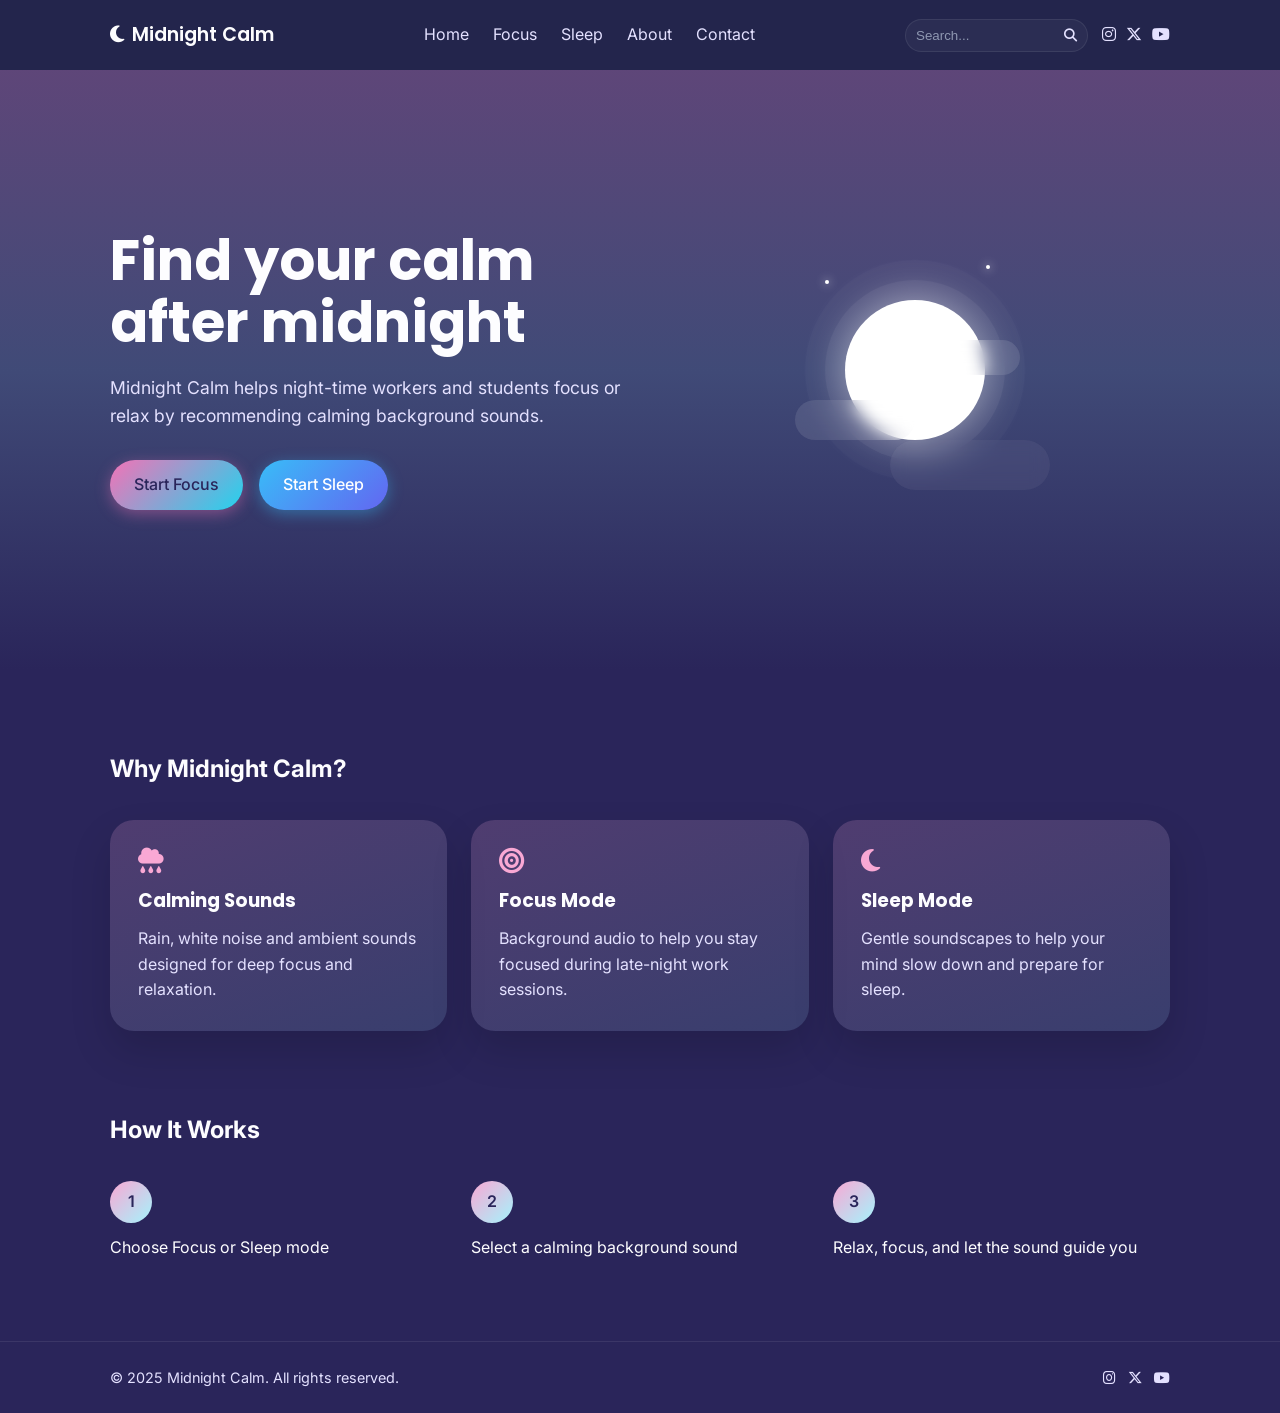
==== index.html @ 2a420dc1 "Initial Midnight Calm project" ====
<!DOCTYPE html>
<html lang="tr">

<head>
  <meta charset="UTF-8">
  <meta name="viewport" content="width=device-width, initial-scale=1.0">
  <title>Midnight Calm</title>
  <link rel="icon"
    href="data:image/svg+xml,<svg xmlns=%22http://www.w3.org/2000/svg%22 viewBox=%220 0 100 100%22><text y=%22.9em%22 font-size=%2290%22>🌙</text></svg>">

  <!-- Google Fonts -->
  <link rel="preconnect" href="https://fonts.googleapis.com">
  <link rel="preconnect" href="https://fonts.gstatic.com" crossorigin>
  <link href="https://fonts.googleapis.com/css2?family=Inter:wght@400;500&family=Poppins:wght@600;700&display=swap"
    rel="stylesheet">

  <!-- Font Awesome -->
  <link rel="stylesheet" href="https://cdnjs.cloudflare.com/ajax/libs/font-awesome/6.5.0/css/all.min.css">

  <!-- CSS -->
  <link rel="stylesheet" href="css/style.css?v=3" />
</head>

<body>

  <!-- NAVBAR -->
  <header class="header">
    <nav class="navbar">
      <div class="container nav-content">

        <a href="index.html" class="logo">
          <i class="fa-solid fa-moon"></i>
          <span>Midnight Calm</span>
        </a>

        <ul class="nav-links">
          <li><a href="index.html">Home</a></li>
          <li><a href="focus.html">Focus</a></li>
          <li><a href="sleep.html">Sleep</a></li>
          <li><a href="about.html">About</a></li>
          <li><a href="contact.html">Contact</a></li>
        </ul>
        <div class="nav-tools">
          <form class="nav-search" role="search" aria-label="Site içi arama">
            <label class="sr-only" for="navSearch">Ara</label>
            <input id="navSearch" type="search" placeholder="Search..." />
            <button type="submit" aria-label="Ara">
              <i class="fa-solid fa-magnifying-glass"></i>
            </button>
          </form>

          <div class="nav-social" aria-label="Sosyal medya">
            <a href="#" aria-label="Instagram"><i class="fa-brands fa-instagram"></i></a>
            <a href="#" aria-label="X"><i class="fa-brands fa-x-twitter"></i></a>
            <a href="#" aria-label="YouTube"><i class="fa-brands fa-youtube"></i></a>
          </div>
        </div>

      </div>
    </nav>
  </header>

  <!-- HERO -->
  <main>
    <section class="hero">
      <div class="container">
        <div class="hero-content">
          <h1>Find your calm<br>after midnight</h1>
          <p>
            Midnight Calm helps night-time workers and students focus or relax
            by recommending calming background sounds.
          </p>

          <div class="hero-buttons">
            <a href="focus.html" class="btn primary">Start Focus</a>
            <a href="sleep.html" class="btn secondary">Start Sleep</a>
          </div>
        </div>

        <!-- ANIMATED VISUAL -->
        <div class="hero-visual" aria-hidden="true">
          <div class="moon-box">
            <div class="moon"></div>
            <div class="cloud cloud-1"></div>
            <div class="cloud cloud-2"></div>
            <div class="cloud cloud-3"></div>
            <div class="star star-1"></div>
            <div class="star star-2"></div>
          </div>
        </div>
      </div>
    </section>
    <!-- FEATURES -->
    <section class="features">
      <div class="container">
        <h2>Why Midnight Calm?</h2>

        <div class="feature-grid">
          <div class="feature-card">
            <i class="fa-solid fa-cloud-rain"></i>
            <h3>Calming Sounds</h3>
            <p>Rain, white noise and ambient sounds designed for deep focus and relaxation.</p>
          </div>

          <div class="feature-card">
            <i class="fa-solid fa-bullseye"></i>
            <h3>Focus Mode</h3>
            <p>Background audio to help you stay focused during late-night work sessions.</p>
          </div>

          <div class="feature-card">
            <i class="fa-solid fa-moon"></i>
            <h3>Sleep Mode</h3>
            <p>Gentle soundscapes to help your mind slow down and prepare for sleep.</p>
          </div>
        </div>
      </div>
    </section>

    <section class="how-it-works">
      <div class="container">
        <h2>How It Works</h2>

        <div class="steps">
          <div class="step">
            <span>1</span>
            <p>Choose Focus or Sleep mode</p>
          </div>

          <div class="step">
            <span>2</span>
            <p>Select a calming background sound</p>
          </div>

          <div class="step">
            <span>3</span>
            <p>Relax, focus, and let the sound guide you</p>
          </div>
        </div>
      </div>
    </section>


  </main>
  <footer class="footer">
    <div class="container footer-content">
      <p>© 2025 Midnight Calm. All rights reserved.</p>

      <div class="footer-social">
        <a href="#" aria-label="Instagram"><i class="fa-brands fa-instagram"></i></a>
        <a href="#" aria-label="X"><i class="fa-brands fa-x-twitter"></i></a>
        <a href="#" aria-label="YouTube"><i class="fa-brands fa-youtube"></i></a>
      </div>
    </div>
  </footer>


  <!-- JS -->
  <script src="js/main.js"></script>
</body>

</html>
---- css/style.css ----
/* ===== RESET ===== */
* {
  margin: 0;
  padding: 0;
  box-sizing: border-box;
}

:root {
  /* BACKGROUNDS */
  --bg-main: #2a255a;
  /* Pastel gece moru */
  --bg-card: #3b357a;
  /* Kartlar için tatlı mor */
  --bg-soft: #4b4596;
  /* Section arkaplanı */

  /* TEXT */
  --text-main: #fdfdff;
  /* Yumuşak beyaz */
  --text-soft: #e4e1ff;
  /* Lavanta */

  /* ACCENTS (RENKLİ KISIM 🌈) */
  --accent: #f9a8d4;
  /* Pastel pembe */
  --accent-soft: #a5f3fc;
  /* Pastel mint / mavi */
  --accent-alt: #fde68a;
  /* Pastel sarı */
}



/* ===== BASE ===== */
body {
  font-family: 'Inter', sans-serif;
  background-color: var(--bg-main);
  color: var(--text-main);
  line-height: 1.6;

  /* Soft Transition */
  opacity: 0;
  transition: opacity 0.4s ease-in-out;
}

body.loaded {
  opacity: 1;
}

a {
  color: inherit;
  text-decoration: none;
}

/* ===== CONTAINER ===== */
.container {
  max-width: 1100px;
  margin: 0 auto;
  padding: 0 20px;
}

/* ===== NAVBAR ===== */
.header {
  position: sticky;
  top: 0;
  z-index: 100;
}

.navbar {
  background: rgba(35, 38, 74, 0.85);
  backdrop-filter: blur(10px);
}


.nav-content {
  display: flex;
  align-items: center;
  justify-content: space-between;
  height: 70px;
}

.logo {
  display: flex;
  align-items: center;
  gap: 8px;
  font-family: 'Poppins', sans-serif;
  font-weight: 600;
  font-size: 1.2rem;
}

.nav-links {
  list-style: none;
  display: flex;
  gap: 24px;
}

.nav-links a {
  color: var(--text-soft);
  transition: color 0.3s;
}

.nav-links a:hover {
  color: var(--accent);
}

.hero {
  padding: 100px 0;
  background: linear-gradient(180deg,
      rgba(249, 168, 212, 0.25),
      rgba(165, 243, 252, 0.18),
      rgba(42, 37, 90, 0.95));
}


.hero .container {
  display: grid;
  grid-template-columns: 1fr 1fr;
  align-items: center;
  gap: 40px;
}

.hero-content {
  max-width: 600px;
}

.hero h1 {
  font-family: 'Poppins', sans-serif;
  font-size: 3.5rem;
  line-height: 1.1;
  margin-bottom: 20px;
}

.hero p {
  color: var(--text-soft);
  margin-bottom: 30px;
  font-size: 1.1rem;
}

/* =========================
   HERO VISUAL (MOON)
========================= */

.hero-visual {
  display: flex;
  justify-content: center;
  align-items: center;
  height: 400px;
  position: relative;
  z-index: 10;
}

.moon-box {
  width: 300px;
  height: 300px;
  position: relative;
}

/* MOON */
.moon {
  width: 140px;
  height: 140px;
  border-radius: 50%;
  background: white;
  box-shadow:
    0 0 40px rgba(255, 255, 255, 0.5),
    0 0 0 20px rgba(255, 255, 255, 0.05),
    0 0 0 40px rgba(255, 255, 255, 0.02);
  position: absolute;
  top: 50%;
  left: 50%;
  transform: translate(-50%, -50%);
  z-index: 10;
  animation: float 6s ease-in-out infinite;
}

/* CLOUDS */
.cloud {
  background: rgba(255, 255, 255, 0.1);
  backdrop-filter: blur(8px);
  border-radius: 50px;
  position: absolute;
  z-index: 12;
}

.cloud-1 {
  width: 120px;
  height: 40px;
  top: 60%;
  left: 10%;
  animation: drift 14s infinite alternate ease-in-out;
}

.cloud-2 {
  width: 90px;
  height: 35px;
  top: 40%;
  right: 15%;
  animation: drift 10s infinite alternate-reverse ease-in-out;
}

.cloud-3 {
  width: 160px;
  height: 50px;
  bottom: 10%;
  right: 5%;
  background: rgba(255, 255, 255, 0.05);
  animation: drift 18s infinite alternate ease-in-out;
}

/* =========================
   CONTACT PAGE VISUAL
========================= */

.contact-visual {
  display: flex;
  justify-content: center;
  /* Ensures centering */
  align-items: center;
  height: 300px;
  position: relative;
  z-index: 10;
  width: 100%;
  /* Ensures full width of grid cell */
  transform: translate(30px, 90px);
  /* Nudge down more */
}

.hero-envelope {
  position: relative;
  font-size: 8rem;
  color: var(--accent);
  /* Pink/Red accent */
  animation: float 6s ease-in-out infinite;
  display: flex;
  justify-content: center;
  align-items: center;
}

.hero-envelope i {
  filter: drop-shadow(0 0 20px rgba(255, 126, 95, 0.6));
  z-index: 2;
}

.envelope-glow {
  position: absolute;
  top: 50%;
  left: 50%;
  transform: translate(-50%, -50%);
  width: 120px;
  height: 120px;
  background: radial-gradient(circle, rgba(255, 126, 95, 0.3) 0%, rgba(255, 126, 95, 0) 70%);
  border-radius: 50%;
  animation: pulse 3s infinite alternate;
  z-index: 1;
}

/* STARS */
.star {
  width: 4px;
  height: 4px;
  background: white;
  border-radius: 50%;
  position: absolute;
  box-shadow: 0 0 10px white;
  animation: pulse 3s infinite alternate;
}

.star-1 {
  top: 20%;
  left: 20%;
  animation-delay: 0.5s;
}

.star-2 {
  top: 15%;
  right: 25%;
  animation-delay: 1.5s;
}

/* ANIMATIONS */
@keyframes float {
  0% {
    transform: translate(-50%, -50%) translateY(0);
  }

  50% {
    transform: translate(-50%, -50%) translateY(-15px);
  }

  100% {
    transform: translate(-50%, -50%) translateY(0);
  }
}

@keyframes drift {
  0% {
    transform: translateX(0);
  }

  100% {
    transform: translateX(20px);
  }
}

@keyframes pulse {
  0% {
    opacity: 0.4;
    transform: scale(0.8);
  }

  100% {
    opacity: 1;
    transform: scale(1.2);
  }
}

/* ===== BUTTONS ===== */
.hero-buttons {
  display: flex;
  gap: 16px;
}

.btn {
  padding: 12px 24px;
  border-radius: 30px;
  font-weight: 500;
  transition: all 0.3s ease;
}

.btn.primary {
  background: linear-gradient(135deg,
      #f472b6,
      #22d3ee);
  color: #2a255a;
  box-shadow: 0 4px 15px rgba(244, 114, 182, 0.4);
}


.btn.primary:hover {
  transform: translateY(-2px);
  box-shadow: 0 6px 25px rgba(244, 114, 182, 0.6);
}

.btn.secondary {
  background: linear-gradient(135deg, #38bdf8, #6366f1);
  color: #fff;
  box-shadow: 0 4px 15px rgba(56, 189, 248, 0.4);
  border: none;
}

.btn.secondary:hover {
  transform: translateY(-2px);
  box-shadow: 0 6px 25px rgba(99, 102, 241, 0.6);
  filter: brightness(1.1);
}

/* ===== LOGO LINK ===== */
a.logo {
  text-decoration: none;
  color: inherit;
  transition: opacity 0.3s;
}

a.logo:hover {
  opacity: 0.8;
}

/* ===== RESPONSIVE ===== */
@media (max-width: 900px) {
  .hero .container {
    grid-template-columns: 1fr;
    text-align: center;
    justify-items: center;
  }

  .nav-links {
    display: none;
  }

  .hero h1 {
    font-size: 2.5rem;
  }

  .hero-buttons {
    justify-content: center;
  }

  /* Hide visual on very small screens if needed, or scale it */
  .hero-visual {
    height: 300px;
  }
}

.sr-only {
  position: absolute;
  width: 1px;
  height: 1px;
  padding: 0;
  margin: -1px;
  overflow: hidden;
  clip: rect(0, 0, 0, 0);
  white-space: nowrap;
  border: 0;
}

.nav-tools {
  display: flex;
  align-items: center;
  gap: 14px;
}

.nav-search {
  display: flex;
  align-items: center;
  gap: 8px;
  padding: 8px 10px;
  border: 1px solid rgba(255, 255, 255, 0.08);
  border-radius: 999px;
  background: rgba(255, 255, 255, 0.04);
}

.nav-search input {
  background: transparent;
  border: none;
  outline: none;
  color: var(--text-main);
  width: 140px;
}

.nav-search input::placeholder {
  color: rgba(169, 179, 201, 0.8);
}

.nav-search button {
  background: transparent;
  border: none;
  color: var(--text-soft);
  cursor: pointer;
}

.nav-social {
  display: flex;
  gap: 10px;
}

.nav-social a {
  color: var(--text-soft);
  transition: color 0.25s ease;
}

.nav-social a:hover {
  color: var(--accent);
}

/* ===== FOOTER ===== */
.footer {
  border-top: 1px solid rgba(255, 255, 255, 0.08);
  padding: 24px 0;
  margin-top: 80px;
}

.footer-content {
  display: flex;
  justify-content: space-between;
  align-items: center;
  color: var(--text-soft);
  font-size: 0.9rem;
}

.footer-social {
  display: flex;
  gap: 12px;
}

.footer-social a {
  color: var(--text-soft);
  transition: color 0.3s ease;
}

.footer-social a:hover {
  color: var(--accent);
}

/* =========================
   ABOUT PAGE STYLES
========================= */

.page-hero {
  padding: 80px 0 40px;
}

.page-hero .container {
  display: grid;
  grid-template-columns: 1.2fr 0.8fr;
  align-items: center;
  gap: 40px;
}

.page-kicker {
  display: inline-flex;
  align-items: center;
  gap: 10px;
  font-size: 1.1rem;
  color: var(--text-soft);
  margin-bottom: 12px;
}

.page-kicker i {
  color: var(--accent);
}

.page-hero h1 {
  font-family: 'Poppins', sans-serif;
  font-size: 2.4rem;
  margin-bottom: 14px;
}

.page-lead {
  max-width: 820px;
  color: var(--text-soft);
  line-height: 1.7;
}

/* =========================
   ABOUT PAGE REVERTED
========================= */

.about-grid {
  display: grid;
  grid-template-columns: repeat(auto-fit, minmax(300px, 1fr));
  gap: 30px;
  /* Increased gap */
}

.about-card {
  background: rgba(255, 255, 255, 0.03);
  border: 1px solid rgba(255, 255, 255, 0.08);
  border-radius: 24px;
  padding: 30px;
  backdrop-filter: blur(10px);
  transition: transform 0.3s ease, border-color 0.3s;
}

.about-card:hover {
  transform: translateY(-5px);
  border-color: rgba(255, 255, 255, 0.2);
}

.about-card h2 {
  font-family: 'Poppins', sans-serif;
  font-size: 1.4rem;
  margin-bottom: 16px;
  color: var(--accent-soft);
  display: flex;
  align-items: center;
  gap: 10px;
}

.about-card p,
.about-card li {
  color: var(--text-soft);
  line-height: 1.7;
  /* Increased readability */
}

.about-card .clean-list li {
  margin-bottom: 10px;
  display: flex;
  gap: 10px;
}

/* Ensure Hero Grid works for Visual */
.page-hero .container {
  display: grid;
  grid-template-columns: 1fr 1fr;
  /* Force 2 columns */
  align-items: center;
  gap: 40px;
  position: relative;
}

@media (max-width: 768px) {
  .page-hero .container {
    grid-template-columns: 1fr;
    text-align: center;
  }
}

.about-visual {
  display: flex;
  justify-content: center;
  align-items: center;
  height: 300px;
  position: relative;
  z-index: 10;
  transform: translate(30px, 90px);
}

/* ABOUT PAGE STAR VISUAL */
.hero-star {
  position: relative;
  font-size: 8rem;
  color: #FFD700;
  /* Gold */
  animation: float 6s ease-in-out infinite;
  display: flex;
  justify-content: center;
  align-items: center;
}

.hero-star i {
  filter: drop-shadow(0 0 20px rgba(255, 215, 0, 0.6));
  z-index: 2;
}

.star-glow {
  position: absolute;
  top: 50%;
  left: 50%;
  transform: translate(-50%, -50%);
  width: 100px;
  height: 100px;
  background: radial-gradient(circle, rgba(255, 215, 0, 0.3) 0%, rgba(255, 215, 0, 0) 70%);
  border-radius: 50%;
  animation: pulse 3s infinite;
  z-index: 1;
}

.planet-box {
  width: 200px;
  height: 200px;
  position: relative;
}

.planet {
  width: 100px;
  height: 100px;
  border-radius: 50%;
  background: linear-gradient(135deg, #f9a8d4, #a5f3fc);
  position: absolute;
  top: 50%;
  left: 50%;
  transform: translate(-50%, -50%);
  box-shadow: 0 0 30px rgba(249, 168, 212, 0.4);
  animation: float 6s ease-in-out infinite;
  z-index: 2;
}

.ring {
  width: 160px;
  height: 40px;
  border: 4px solid rgba(255, 255, 255, 0.3);
  border-top: 4px solid rgba(255, 255, 255, 0.8);
  border-radius: 50%;
  position: absolute;
  top: 50%;
  left: 50%;
  transform: translate(-50%, -50%) rotate(-20deg);
  z-index: 3;
  animation: float 6s ease-in-out infinite 0.5s;
  /* Slight delay for organic feel */
}

/* Stars for Focus Page */
.star-small {
  width: 3px;
  height: 3px;
  background: white;
  border-radius: 50%;
  position: absolute;
  animation: pulse 4s infinite alternate;
}

.s1 {
  top: 10%;
  left: 10%;
  animation-delay: 1s;
}

.s2 {
  top: 80%;
  right: 20%;
  animation-delay: 2s;
}

.s3 {
  bottom: 20%;
  left: 0%;
  animation-delay: 0.5s;
}

/* Responsive Grid for Page Hero */
@media (max-width: 900px) {
  .page-hero .container {
    grid-template-columns: 1fr;
    text-align: center;
  }

  .page-lead {
    margin: 0 auto;
  }
}

/* =========================
   FOCUS DASHBOARD (NEW)
========================= */

.focus-dashboard {
  max-width: 800px;
  margin: 0 auto;
  background: linear-gradient(160deg,
      rgba(249, 168, 212, 0.12),
      rgba(165, 243, 252, 0.08));
  border: 1px solid rgba(255, 255, 255, 0.10);
  border-radius: 30px;
  padding: 40px;
  box-shadow: 0 20px 50px rgba(0, 0, 0, 0.2);
  text-align: center;
}

.dashboard-header {
  margin-bottom: 30px;
}

.dashboard-header h2 {
  font-family: 'Poppins', sans-serif;
  font-size: 1.8rem;
  margin-bottom: 8px;
  display: flex;
  align-items: center;
  justify-content: center;
  gap: 12px;
}

.dashboard-header p {
  color: var(--text-soft);
}

/* Wide Form Layout */
.focus-form-wide .form-group {
  display: flex;
  gap: 16px;
  max-width: 600px;
  margin: 0 auto 20px;
}

.focus-form-wide select {
  flex: 2;
  font-size: 1.05rem;
  padding: 16px 20px;
  border-radius: 16px;
  border: 1px solid rgba(255, 255, 255, 0.12);
  background: rgba(255, 255, 255, 0.06);
  color: var(--text-main);
  outline: none;
  cursor: pointer;
}

.focus-form-wide select:focus {
  border-color: var(--accent);
  box-shadow: 0 0 0 4px rgba(249, 168, 212, 0.15);
}

.big-btn {
  flex: 1;
  font-size: 1.05rem;
  display: flex;
  align-items: center;
  justify-content: center;
  gap: 8px;
}

/* Dashboard Footer / Info */
.dashboard-footer {
  margin-top: 40px;
  padding-top: 24px;
  border-top: 1px solid rgba(255, 255, 255, 0.08);
}

.dashboard-footer h3 {
  font-size: 1rem;
  color: var(--text-soft);
  margin-bottom: 16px;
  font-weight: 500;
  text-transform: uppercase;
  letter-spacing: 1px;
}

.clean-list.horizontal {
  display: flex;
  justify-content: center;
  flex-wrap: wrap;
  gap: 30px;
}

.clean-list.horizontal li {
  font-size: 0.95rem;
  background: rgba(255, 255, 255, 0.03);
  padding: 8px 16px;
  border-radius: 99px;
  border: 1px solid rgba(255, 255, 255, 0.05);
}

/* Responsive Dashboard */
@media (max-width: 768px) {
  .focus-dashboard {
    padding: 24px;
  }

  .focus-form-wide .form-group {
    flex-direction: column;
  }

  .clean-list.horizontal {
    flex-direction: column;
    gap: 12px;
  }
}

/* CONTENT SECTION */
.page-section {
  padding: 40px 0 90px;
}

.about-grid {
  display: grid;
  grid-template-columns: repeat(2, minmax(0, 1fr));
  gap: 22px;
}

.about-card {
  background: rgba(255, 255, 255, 0.04);
  border: 1px solid rgba(255, 255, 255, 0.08);
  border-radius: 18px;
  padding: 22px;
  transition: transform 0.3s ease, box-shadow 0.3s ease;
}

.about-card:hover {
  transform: translateY(-4px);
  box-shadow: 0 10px 30px rgba(0, 0, 0, 0.25);
}

.about-card h2 {
  font-family: 'Poppins', sans-serif;
  font-size: 1.15rem;
  margin-bottom: 12px;
}

.about-card p {
  color: var(--text-soft);
}

.clean-list {
  list-style: none;
  display: grid;
  gap: 12px;
}

.clean-list li {
  display: flex;
  align-items: flex-start;
  gap: 10px;
  color: var(--text-soft);
}

.clean-list i {
  color: var(--accent);
  margin-top: 2px;
}

/* RESPONSIVE */
@media (max-width: 768px) {
  .about-grid {
    grid-template-columns: 1fr;
  }

  .page-hero h1 {
    font-size: 2rem;
  }
}

/* ===== FEATURES ===== */
.features {
  padding: 80px 0;
}

.feature-grid {
  display: grid;
  grid-template-columns: repeat(3, 1fr);
  gap: 24px;
  margin-top: 32px;
}

.feature-card {
  background: linear-gradient(160deg,
      rgba(249, 168, 212, 0.18),
      rgba(165, 243, 252, 0.12));
  border-radius: 24px;
  padding: 28px;
  box-shadow: 0 20px 40px rgba(0, 0, 0, 0.15);
  transition: transform 0.3s ease;
}

.feature-card:hover {
  transform: translateY(-6px);
}

.feature-card i {
  font-size: 1.6rem;
  margin-bottom: 12px;
  color: var(--accent);
}

.feature-card h3 {
  font-family: 'Poppins', sans-serif;
  margin-bottom: 10px;
}

.feature-card p {
  color: var(--text-soft);
}

/* HOW IT WORKS */
.steps {
  display: grid;
  grid-template-columns: repeat(3, 1fr);
  gap: 24px;
  margin-top: 32px;
}

/* =========================
   SLEEP DASHBOARD & VISUALS
========================= */

.sleep-dashboard {
  max-width: 700px;
  margin: 0 auto;
  background: linear-gradient(160deg,
      rgba(30, 27, 75, 0.4),
      rgba(49, 46, 129, 0.3));
  border: 1px solid rgba(255, 255, 255, 0.08);
  border-radius: 30px;
  padding: 40px;
  box-shadow: 0 20px 50px rgba(0, 0, 0, 0.25);
  text-align: center;
}

.sleep-form-wide .form-row {
  display: flex;
  gap: 20px;
  margin-bottom: 24px;
}

.sleep-form-wide .field {
  flex: 1;
  text-align: left;
}

.sleep-form-wide label {
  display: block;
  margin-bottom: 8px;
  color: var(--text-soft);
  font-size: 0.9rem;
}

.sleep-form-wide input,
.sleep-form-wide select {
  width: 100%;
  padding: 14px;
  border-radius: 14px;
  border: 1px solid rgba(255, 255, 255, 0.1);
  background: rgba(255, 255, 255, 0.05);
  color: #fff;
  outline: none;
}

.sleep-form-wide input:focus,
.sleep-form-wide select:focus {
  border-color: var(--accent);
  box-shadow: 0 0 0 4px rgba(249, 168, 212, 0.1);
}

/* SLEEPING MOON VISUAL */
.sleep-visual {
  display: flex;
  justify-content: center;
  align-items: center;
  height: 300px;
  position: relative;
  z-index: 10;
}

.moon-sleep {
  width: 120px;
  height: 120px;
  border-radius: 50%;
  background: #fdfdff;
  box-shadow: 0 0 40px rgba(255, 255, 255, 0.3);
  position: absolute;
  top: 50%;
  left: 50%;
  transform: translate(-50%, -50%);
  animation: float 5s ease-in-out infinite;
}

/* Face */
.eye {
  width: 12px;
  height: 2px;
  background: #2a255a;
  position: absolute;
  top: 45%;
  border-radius: 2px;
}

.eye-left {
  left: 30%;
}

.eye-right {
  right: 30%;
}

.mouth {
  width: 10px;
  height: 10px;
  border: 2px solid transparent;
  border-bottom: 2px solid #2a255a;
  border-radius: 50%;
  position: absolute;
  bottom: 30%;
  left: 50%;
  transform: translateX(-50%);
}

/* Zzz Animation */
.zzz {
  position: absolute;
  color: rgba(255, 255, 255, 0.8);
  font-family: 'Poppins', sans-serif;
  font-weight: 700;
  opacity: 0;
  animation: snore 3s infinite ease-out;
}

.z1 {
  font-size: 1.2rem;
  top: 40%;
  right: 20%;
  animation-delay: 0s;
}

.z2 {
  font-size: 0.9rem;
  top: 30%;
  right: 15%;
  animation-delay: 1s;
}

.z3 {
  font-size: 0.7rem;
  top: 25%;
  right: 10%;
  animation-delay: 2s;
}

@keyframes snore {
  0% {
    transform: translateY(0) translateX(0) scale(0.8);
    opacity: 0;
  }

  20% {
    opacity: 0.8;
  }

  100% {
    transform: translateY(-30px) translateX(20px) scale(1.2);
    opacity: 0;
  }
}

@media (max-width: 768px) {
  .sleep-form-wide .form-row {
    flex-direction: column;
    gap: 16px;
  }
}

.step span {
  display: inline-flex;
  width: 42px;
  height: 42px;
  align-items: center;
  justify-content: center;
  border-radius: 50%;
  background: linear-gradient(135deg, #f9a8d4, #a5f3fc);
  color: #2a255a;
  font-weight: 600;
  margin-bottom: 12px;
}

/* =========================
   CONTACT PAGE (PASTEL)
========================= */

.contact-grid {
  display: grid;
  grid-template-columns: 1fr 1fr;
  gap: 22px;
  align-items: start;
}

.contact-card {
  background: rgba(255, 255, 255, 0.08);
  border: 1px solid rgba(255, 255, 255, 0.10);
  border-radius: 24px;
  padding: 24px;
  box-shadow: 0 18px 40px rgba(0, 0, 0, 0.12);
}

.contact-card h2 {
  font-family: 'Poppins', sans-serif;
  margin-bottom: 14px;
}

.contact-item {
  display: flex;
  gap: 12px;
  padding: 12px 0;
  border-bottom: 1px solid rgba(255, 255, 255, 0.08);
}

.contact-item:last-child {
  border-bottom: none;
}

.contact-item i {
  color: var(--accent);
  font-size: 1.2rem;
  margin-top: 2px;
}

.contact-item h3 {
  font-size: 0.95rem;
  margin-bottom: 3px;
}

.contact-item p {
  color: var(--text-soft);
}

/* MAP */
.map-wrap {
  margin-top: 16px;
  border-radius: 18px;
  overflow: hidden;
  border: 1px solid rgba(255, 255, 255, 0.10);
}

.map-wrap iframe {
  width: 100%;
  height: 260px;
  border: 0;
}

/* FORM */
.contact-form {
  display: grid;
  gap: 14px;
  margin-top: 10px;
}

.field label {
  display: block;
  margin-bottom: 6px;
  color: var(--text-soft);
}

.field input,
.field textarea {
  width: 100%;
  padding: 12px 14px;
  border-radius: 16px;
  border: 1px solid rgba(255, 255, 255, 0.12);
  background: rgba(255, 255, 255, 0.06);
  color: var(--text-main);
  outline: none;
}

.field input:focus,
.field textarea:focus {
  border-color: rgba(249, 168, 212, 0.7);
  box-shadow: 0 0 0 4px rgba(165, 243, 252, 0.16);
}

.field-error {
  display: block;
  min-height: 18px;
  margin-top: 6px;
  color: #ffd1dc;
  font-size: 0.85rem;
}

.form-success {
  margin-top: 6px;
  color: var(--accent-soft);
  font-weight: 500;
}

/* RESPONSIVE */
@media (max-width: 900px) {
  .contact-grid {
    grid-template-columns: 1fr;
  }
}

/* =========================
   ABOUT – PASTEL UPGRADE
========================= */

.about-card {
  background: linear-gradient(160deg,
      rgba(249, 168, 212, 0.18),
      rgba(165, 243, 252, 0.14));
  border-radius: 26px;
  padding: 26px;
  box-shadow: 0 20px 45px rgba(0, 0, 0, 0.18);
}

.about-card h2 {
  color: var(--text-main);
}

.about-card p,
.about-card li {
  color: var(--text-soft);
}

.about-card i {
  color: var(--accent);
}

/* =========================
   SLEEP PAGE (PASTEL)
========================= */

.sleep-grid {
  display: grid;
  grid-template-columns: 1.2fr 0.8fr;
  gap: 22px;
  align-items: start;
}

.sleep-card {
  background: linear-gradient(160deg,
      rgba(249, 168, 212, 0.18),
      rgba(165, 243, 252, 0.14));
  border: 1px solid rgba(255, 255, 255, 0.10);
  border-radius: 26px;
  padding: 26px;
  box-shadow: 0 20px 45px rgba(0, 0, 0, 0.18);
}

.sleep-card h2 {
  font-family: 'Poppins', sans-serif;
  margin-bottom: 10px;
}

.sleep-form {
  display: grid;
  gap: 14px;
  margin-top: 10px;
}

.sleep-form select,
.sleep-form input[type="time"] {
  padding: 12px 14px;
  border-radius: 16px;
  border: 1px solid rgba(255, 255, 255, 0.12);
  background: rgba(255, 255, 255, 0.06);
  color: var(--text-main);
  outline: none;
}

.sleep-form select:focus,
.sleep-form input[type="time"]:focus {
  border-color: rgba(249, 168, 212, 0.7);
  box-shadow: 0 0 0 4px rgba(165, 243, 252, 0.16);
}

.sleep-card .result {
  margin-top: 14px;
  padding: 14px;
  border-radius: 16px;
  background: rgba(255, 255, 255, 0.10);
}

.sleep-card .clean-list li {
  gap: 10px;
}

.sleep-card .clean-list i {
  color: var(--accent);
}

/* RESPONSIVE */
@media (max-width: 900px) {
  .sleep-grid {
    grid-template-columns: 1fr;
  }
}

/* ===== SELECT FIX ===== */
select {
  appearance: none;
  -webkit-appearance: none;
  -moz-appearance: none;

  background-image: linear-gradient(135deg,
      #f9a8d4,
      #a5f3fc);
  background-repeat: no-repeat;
  background-position: right 14px center;
  background-size: 14px;

  cursor: pointer;
}

select option {
  color: #2a255a;
  background: #fdfdff;
}

/* =========================
   FOCUS PAGE (PASTEL)
========================= */

.focus-grid {
  display: grid;
  grid-template-columns: 1.2fr 0.8fr;
  gap: 22px;
  align-items: start;
}

.focus-card {
  background: linear-gradient(160deg,
      rgba(249, 168, 212, 0.18),
      rgba(165, 243, 252, 0.14));
  border: 1px solid rgba(255, 255, 255, 0.10);
  border-radius: 26px;
  padding: 26px;
  box-shadow: 0 20px 45px rgba(0, 0, 0, 0.18);
}

.focus-card h2 {
  font-family: 'Poppins', sans-serif;
  margin-bottom: 10px;
}

.focus-form {
  display: grid;
  gap: 14px;
  margin-top: 10px;
  max-width: 460px;
}

.focus-form label {
  color: var(--text-soft);
}

.focus-form select {
  padding: 12px 14px;
  border-radius: 16px;
  border: 1px solid rgba(255, 255, 255, 0.12);
  background: rgba(255, 255, 255, 0.06);
  color: var(--text-main);
  outline: none;
}

.focus-form select:focus {
  border-color: rgba(249, 168, 212, 0.7);
  box-shadow: 0 0 0 4px rgba(165, 243, 252, 0.16);
}

.focus-card .result {
  margin-top: 14px;
  padding: 14px;
  border-radius: 16px;
  background: rgba(255, 255, 255, 0.10);
  min-height: 52px;
}

@media (max-width: 900px) {
  .focus-grid {
    grid-template-columns: 1fr;
  }
}

/* Focus page: make Spotify card full width */
.focus-grid .focus-card:last-child {
  grid-column: 1 / -1;
}

.spotify-grid {
  display: grid;
  gap: 16px;
}
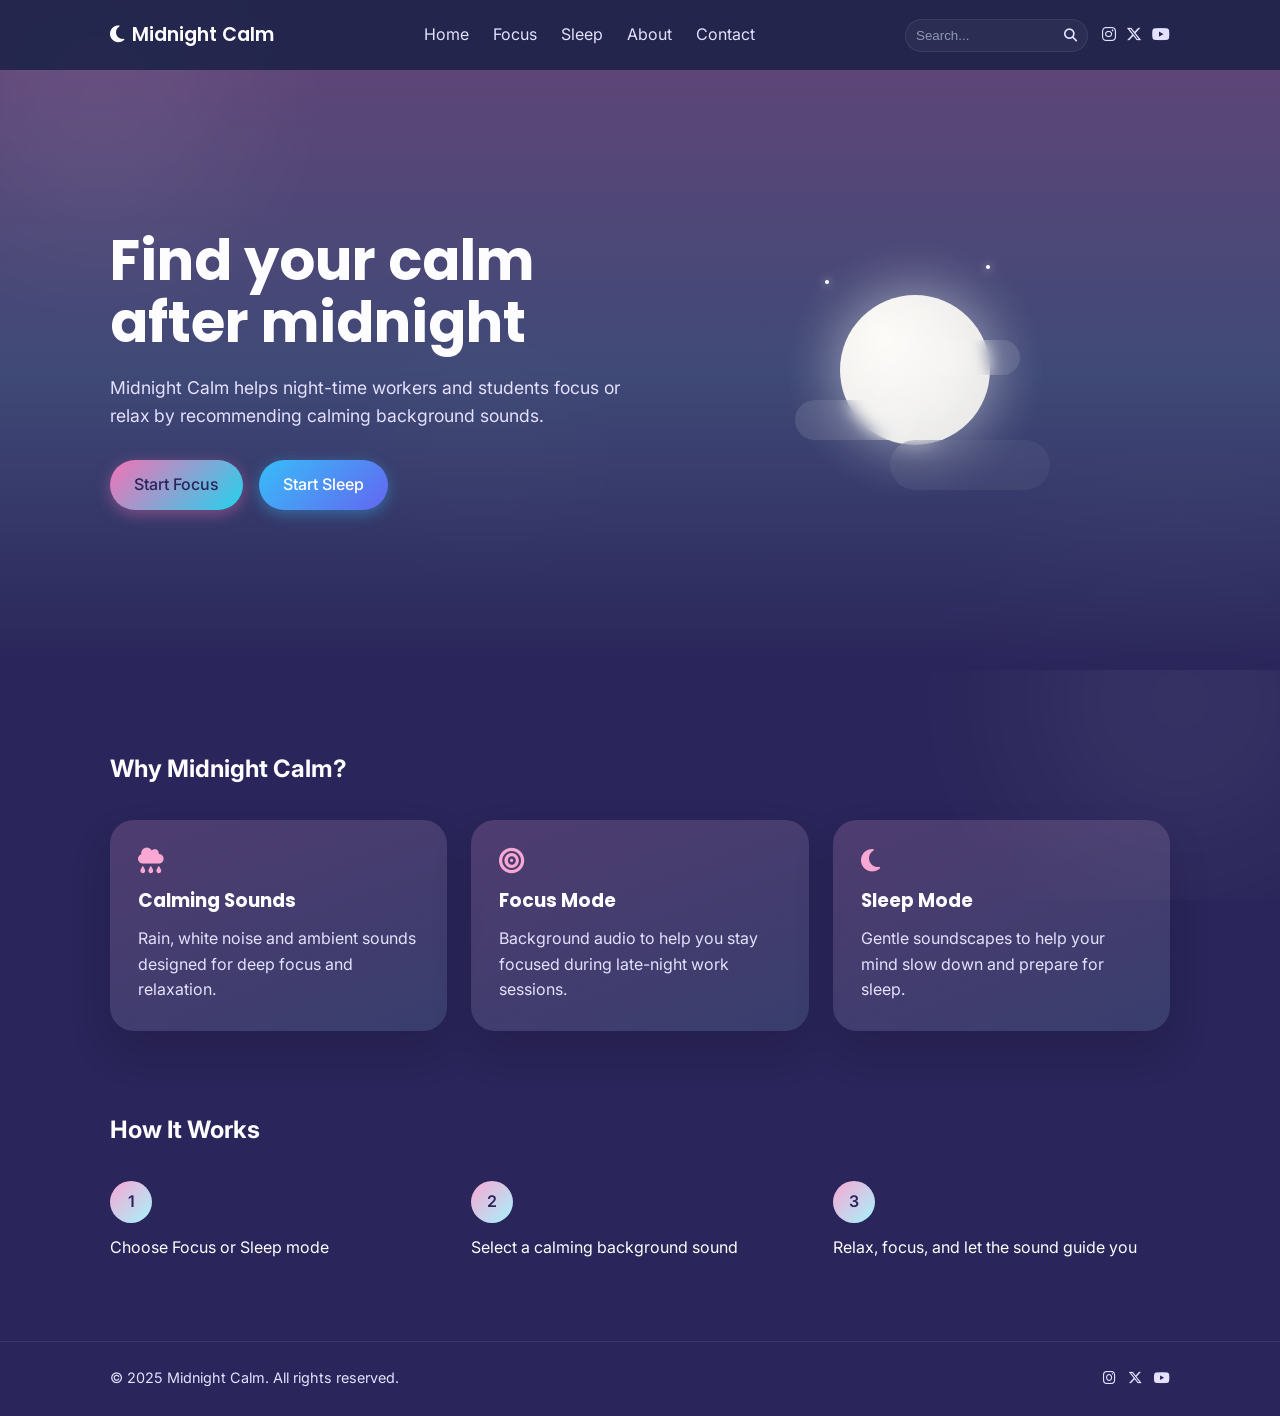
==== commit 38c39731: "Initial version" ====
--- a/index.html
+++ b/index.html
@@ -18,10 +18,15 @@
   <link rel="stylesheet" href="https://cdnjs.cloudflare.com/ajax/libs/font-awesome/6.5.0/css/all.min.css">
 
   <!-- CSS -->
-  <link rel="stylesheet" href="css/style.css?v=3" />
+  <link rel="stylesheet" href="css/style.css?v=4" />
 </head>
 
 <body>
+  <div class="global-glow-container">
+    <div class="glow-orb orb-1"></div>
+    <div class="glow-orb orb-2"></div>
+    <div class="glow-orb orb-3"></div>
+  </div>
 
   <!-- NAVBAR -->
   <header class="header">
@@ -32,6 +37,10 @@
           <i class="fa-solid fa-moon"></i>
           <span>Midnight Calm</span>
         </a>
+
+        <button class="mobile-toggle" aria-label="Toggle navigation">
+          <i class="fa-solid fa-bars"></i>
+        </button>
 
         <ul class="nav-links">
           <li><a href="index.html">Home</a></li>
@@ -80,6 +89,7 @@
         <!-- ANIMATED VISUAL -->
         <div class="hero-visual" aria-hidden="true">
           <div class="moon-box">
+            <div class="moon-glow"></div>
             <div class="moon"></div>
             <div class="cloud cloud-1"></div>
             <div class="cloud cloud-2"></div>
@@ -156,7 +166,12 @@
 
 
   <!-- JS -->
-  <script src="js/main.js"></script>
+  <!-- BACK TO TOP BUTTON -->
+  <button id="backToTop" class="back-to-top" aria-label="Yukarı Çık">
+    <i class="fas fa-arrow-up"></i>
+  </button>
+
+  <script src="js/main.js?v=2"></script>
 </body>
 
 </html>
--- a/css/style.css
+++ b/css/style.css
@@ -52,6 +52,22 @@
   text-decoration: none;
 }
 
+/* ===== ACCESSIBILITY (Req 9) ===== */
+:focus-visible {
+  outline: 2px solid var(--accent);
+  outline-offset: 4px;
+}
+
+.btn:focus,
+.nav-links a:focus,
+.logo:focus {
+  outline: none;
+  /* Custom focus style below */
+  color: var(--accent);
+  text-shadow: 0 0 10px rgba(249, 168, 212, 0.4);
+}
+
+
 /* ===== CONTAINER ===== */
 .container {
   max-width: 1100px;
@@ -155,22 +171,509 @@
   position: relative;
 }
 
-/* MOON */
 .moon {
-  width: 140px;
-  height: 140px;
+  width: 150px;
+  height: 150px;
+  background: radial-gradient(circle at 30% 30%, #fdfbf7, #e2e2e2);
   border-radius: 50%;
-  background: white;
-  box-shadow:
-    0 0 40px rgba(255, 255, 255, 0.5),
-    0 0 0 20px rgba(255, 255, 255, 0.05),
-    0 0 0 40px rgba(255, 255, 255, 0.02);
   position: absolute;
   top: 50%;
   left: 50%;
   transform: translate(-50%, -50%);
+  box-shadow: 0 0 60px rgba(255, 255, 255, 0.3);
+  z-index: 5;
+  animation: floatMoon 6s infinite ease-in-out alternate;
+}
+
+.moon-glow {
+  position: absolute;
+  top: 50%;
+  left: 50%;
+  transform: translate(-50%, -50%);
+  width: 220px;
+  height: 220px;
+  background: radial-gradient(circle, rgba(255, 255, 255, 0.2) 0%, rgba(255, 255, 255, 0) 70%);
+  border-radius: 50%;
+  filter: blur(20px);
+  z-index: 4;
+  animation: pulse 4s infinite alternate;
+}
+
+/* CLOUDS */
+.cloud {
+  background: rgba(255, 255, 255, 0.1);
+  backdrop-filter: blur(5px);
+  border-radius: 50px;
+  position: absolute;
+  z-index: 6;
+}
+
+.cloud-1 {
+  width: 100px;
+  height: 35px;
+  top: 60%;
+  left: 0%;
+  animation: drift 14s infinite alternate ease-in-out;
+}
+
+.cloud-2 {
+  width: 80px;
+  height: 30px;
+  top: 40%;
+  right: 0%;
+  animation: drift 10s infinite alternate-reverse ease-in-out;
+}
+
+.cloud-3 {
+  width: 140px;
+  height: 45px;
+  bottom: 20%;
+  right: 10%;
+  background: rgba(255, 255, 255, 0.05);
+  animation: drift 18s infinite alternate ease-in-out;
+}
+
+@keyframes floatMoon {
+  from {
+    transform: translate(-50%, -50%) translateY(0);
+  }
+
+  to {
+    transform: translate(-50%, -50%) translateY(-15px);
+  }
+}
+
+@keyframes drift {
+  from {
+    transform: translateX(0);
+  }
+
+  to {
+    transform: translateX(20px);
+  }
+}
+
+@keyframes pulse {
+  from {
+    transform: translate(-50%, -50%) scale(1);
+    opacity: 0.8;
+  }
+
+  to {
+    transform: translate(-50%, -50%) scale(1.1);
+    opacity: 1;
+  }
+}
+
+/* =========================
+/* =========================
+   ROBUST SHEEP ANIMATION
+   ========================= */
+
+/* CONTAINER */
+.sheep-box {
+  width: 380px;
+  /* Wider stage */
+  height: 220px;
+  position: relative;
+  margin: 0 auto;
+  cursor: pointer;
+}
+
+/* FENCE: CENTERED */
+.fence {
+  position: absolute;
+  left: 50%;
+  transform: translateX(-50%);
+  /* Centered */
+  bottom: 0px;
+  width: 60px;
+  height: 50px;
+  z-index: 5;
+}
+
+.post {
+  position: absolute;
+  bottom: 0;
+  width: 8px;
+  height: 50px;
+  background: #5a4b85;
+  border-radius: 4px;
+}
+
+.post-1 {
+  left: 5px;
+}
+
+.post-2 {
+  right: 5px;
+}
+
+.rail {
+  position: absolute;
+  height: 6px;
+  background: #5a4b85;
+  width: 100%;
+  border-radius: 4px;
+}
+
+.rail-1 {
+  top: 15px;
+}
+
+.rail-2 {
+  top: 30px;
+}
+
+/* SHEEP: Starts on LEFT */
+.sheep {
+  position: absolute;
+  left: 40px;
+  bottom: 0px;
+  width: 100px;
+  /* Compact */
+  height: 80px;
   z-index: 10;
-  animation: float 6s ease-in-out infinite;
+  transition: transform 0.1s;
+  animation: breathe 3s ease-in-out infinite;
+}
+
+/* SHEEP PARTS - CUTER */
+.sheep-body {
+  position: absolute;
+  bottom: 10px;
+  left: 5px;
+  width: 90px;
+  height: 65px;
+  background: #fff;
+  border-radius: 50px;
+  /* Round */
+  z-index: 2;
+  box-shadow:
+    inset -2px -2px 10px rgba(0, 0, 0, 0.05),
+    0 0 0 8px #fff;
+  /* Fluff */
+}
+
+.sheep-legs {
+  position: absolute;
+  bottom: 0;
+  left: 30px;
+  width: 40px;
+  height: 25px;
+  z-index: 1;
+}
+
+.leg {
+  position: absolute;
+  width: 12px;
+  height: 22px;
+  background: #2a255a;
+  border-radius: 10px;
+  bottom: 0;
+  transform-origin: top center;
+}
+
+.leg.fl {
+  left: 0;
+}
+
+.leg.fr {
+  right: 0;
+}
+
+.sheep-head {
+  position: absolute;
+  top: 10px;
+  left: -10px;
+  width: 45px;
+  height: 50px;
+  z-index: 3;
+}
+
+.face {
+  width: 100%;
+  height: 100%;
+  background: #1a1640;
+  border-radius: 25px;
+  position: relative;
+}
+
+/* CHEEKS */
+.face::after {
+  content: '';
+  position: absolute;
+  top: 28px;
+  left: 5px;
+  width: 8px;
+  height: 5px;
+  background: #fda4af;
+  border-radius: 50%;
+  box-shadow: 26px 0 0 #fda4af;
+  opacity: 0.6;
+}
+
+.ear {
+  position: absolute;
+  top: 14px;
+  width: 18px;
+  height: 10px;
+  background: #1a1640;
+  border-radius: 20px;
+}
+
+.ear-left {
+  left: -10px;
+  transform: rotate(-10deg);
+}
+
+.ear-right {
+  right: -10px;
+  transform: rotate(10deg);
+}
+
+.eye {
+  position: absolute;
+  top: 22px;
+  width: 8px;
+  height: 8px;
+  border-bottom: 2px solid white;
+  border-radius: 50%;
+}
+
+.eye-left {
+  left: 10px;
+}
+
+.eye-right {
+  right: 10px;
+}
+
+/* STATES */
+.sheep.awake {
+  animation: jitter 0.5s ease-in-out;
+}
+
+.sheep.awake .eye {
+  border: none;
+  background: white;
+  height: 10px;
+  width: 10px;
+  top: 20px;
+}
+
+.sheep.awake .eye::after {
+  content: '';
+  position: absolute;
+  width: 4px;
+  height: 4px;
+  background: black;
+  border-radius: 50%;
+  top: 3px;
+  right: 2px;
+}
+
+/* ANIMATION CLASSES */
+/* PERSISTENT RIGHT SIDE */
+.sheep.on-right,
+.sheep.side-right {
+  transform: translateX(200px) scaleX(-1);
+  animation: breatheRight 3s ease-in-out infinite;
+}
+
+/* ANIMATION CLASSES - MUST BE AFTER PERSISTENT STATE */
+.sheep.jumping-right {
+  animation: jumpOverRight 1s forwards cubic-bezier(0.45, 0.05, 0.55, 0.95);
+}
+
+.sheep.jumping-left {
+  animation: jumpOverLeft 1s forwards cubic-bezier(0.45, 0.05, 0.55, 0.95);
+}
+
+.sheep.leg-action .leg {
+  animation: kick 0.1s infinite alternate;
+}
+
+/* KEYFRAMES */
+@keyframes jumpOverRight {
+  0% {
+    transform: translateX(0) scale(1);
+  }
+
+  20% {
+    transform: translateX(-20px) translateY(10px) scale(0.9);
+  }
+
+  50% {
+    transform: translateX(100px) translateY(-180px) scale(1.1);
+  }
+
+  90% {
+    transform: translateX(200px) translateY(0) scaleX(-1);
+  }
+
+  100% {
+    transform: translateX(200px) scaleX(-1);
+  }
+}
+
+@keyframes jumpOverLeft {
+  0% {
+    transform: translateX(200px) scaleX(-1);
+  }
+
+  20% {
+    transform: translateX(220px) translateY(10px) scaleX(-1) scale(0.9);
+  }
+
+  50% {
+    transform: translateX(100px) translateY(-180px) scaleX(-1) scale(1.1);
+  }
+
+  90% {
+    transform: translateX(0) translateY(0) scale(1);
+  }
+
+  100% {
+    transform: translateX(0) scale(1);
+  }
+}
+
+@keyframes kick {
+  from {
+    transform: rotate(-40deg);
+  }
+
+  to {
+    transform: rotate(40deg);
+  }
+}
+
+@keyframes breathe {
+
+  0%,
+  100% {
+    transform: scale(1);
+  }
+
+  50% {
+    transform: scale(1.05);
+  }
+}
+
+@keyframes breatheRight {
+
+  0%,
+  100% {
+    transform: translateX(200px) scaleX(-1) scale(1);
+  }
+
+  50% {
+    transform: translateX(200px) scaleX(-1) scale(1.05);
+  }
+}
+
+/* PERSISTENT RIGHT SIDE */
+.sheep.on-right,
+.sheep.side-right {
+  transform: translateX(200px) scaleX(-1);
+  animation: breatheRight 3s ease-in-out infinite;
+}
+
+
+/* GLOBAL GLOW */
+.global-glow-container {
+  position: fixed;
+  top: 0;
+  left: 0;
+  width: 100%;
+  height: 100%;
+  pointer-events: none;
+  z-index: -1;
+  overflow: hidden;
+}
+
+.glow-orb {
+  position: absolute;
+  border-radius: 50%;
+  filter: blur(80px);
+  opacity: 0.15;
+  background: white;
+  animation: floatOrb 20s infinite alternate ease-in-out;
+}
+
+.orb-1 {
+  width: 300px;
+  height: 300px;
+  top: -50px;
+  left: -50px;
+  background: radial-gradient(circle, rgba(255, 255, 255, 0.8), transparent);
+}
+
+.orb-2 {
+  width: 400px;
+  height: 400px;
+  bottom: 0;
+  right: -100px;
+  background: radial-gradient(circle, rgba(255, 255, 255, 0.6), transparent);
+  animation-delay: -5s;
+}
+
+.orb-3 {
+  width: 200px;
+  height: 200px;
+  top: 40%;
+  left: 30%;
+  background: radial-gradient(circle, rgba(255, 255, 255, 0.4), transparent);
+  animation-delay: -10s;
+}
+
+@keyframes floatOrb {
+  0% {
+    transform: translate(0, 0) scale(1);
+  }
+
+  50% {
+    transform: translate(30px, 50px) scale(1.1);
+  }
+
+  100% {
+    transform: translate(-20px, 20px) scale(0.9);
+  }
+}
+
+/* PARTICLES */
+.glow-particle {
+  position: absolute;
+  width: 6px;
+  height: 6px;
+  background: white;
+  border-radius: 50%;
+  pointer-events: none;
+  box-shadow: 0 0 10px white;
+  z-index: 100;
+  animation: fadeOut 1s forwards ease-out;
+}
+
+@keyframes fadeOut {
+  to {
+    opacity: 0;
+    transform: scale(0);
+  }
+}
+
+.moon-glow {
+  position: absolute;
+  top: 50%;
+  left: 50%;
+  transform: translate(-50%, -50%);
+  width: 220px;
+  height: 220px;
+  background: radial-gradient(circle, rgba(255, 255, 255, 0.4) 0%, rgba(255, 255, 255, 0) 70%);
+  border-radius: 50%;
+  filter: blur(20px);
+  z-index: 9;
+  animation: pulse 4s infinite alternate;
 }
 
 /* CLOUDS */
@@ -366,6 +869,17 @@
 }
 
 /* ===== RESPONSIVE ===== */
+/* ===== MOBILE TOGGLE ===== */
+.mobile-toggle {
+  display: none;
+  background: transparent;
+  border: none;
+  color: white;
+  font-size: 1.5rem;
+  cursor: pointer;
+}
+
+/* ===== RESPONSIVE ===== */
 @media (max-width: 900px) {
   .hero .container {
     grid-template-columns: 1fr;
@@ -373,10 +887,6 @@
     justify-items: center;
   }
 
-  .nav-links {
-    display: none;
-  }
-
   .hero h1 {
     font-size: 2.5rem;
   }
@@ -385,9 +895,65 @@
     justify-content: center;
   }
 
-  /* Hide visual on very small screens if needed, or scale it */
-  .hero-visual {
-    height: 300px;
+  /* --- Navbar Mobile --- */
+  .mobile-toggle {
+    display: block;
+    margin-left: auto;
+    /* Push to right */
+    z-index: 200;
+    padding: 10px;
+  }
+
+  .nav-links,
+  .nav-tools {
+    display: none;
+    width: 100%;
+    flex-direction: column;
+    align-items: center;
+    background: rgba(35, 38, 74, 0.95);
+    padding: 20px 0;
+    margin-top: 10px;
+    border-radius: 12px;
+  }
+
+  .nav-content {
+    flex-wrap: wrap;
+    /* Allow wrapping for menu items */
+    height: auto;
+    padding: 15px 20px;
+  }
+
+  /* Active State for JS Toggle */
+  .nav-links.active,
+  .nav-tools.active {
+    display: flex;
+  }
+
+  .nav-search input {
+    width: 200px;
+  }
+
+  /* --- Visuals on Mobile --- */
+  .hero-visual,
+  .about-visual,
+  .contact-visual {
+    height: 250px;
+    /* Reduced height */
+    transform: none !important;
+    /* Reset layout transforms */
+    margin-top: 20px;
+    scale: 0.8;
+    /* Shrink visuals */
+  }
+
+  /* Reset special page grids */
+  .page-hero .container {
+    grid-template-columns: 1fr;
+    text-align: center;
+  }
+
+  .page-kicker {
+    justify-content: center;
   }
 }
 
@@ -450,6 +1016,42 @@
 
 .nav-social a:hover {
   color: var(--accent);
+}
+
+/* ===== BACK TO TOP ===== */
+.back-to-top {
+  position: fixed;
+  bottom: 30px;
+  right: 30px;
+  width: 50px;
+  height: 50px;
+  background: var(--accent);
+  color: #2a255a;
+  border: none;
+  border-radius: 50%;
+  font-size: 1.2rem;
+  cursor: pointer;
+  box-shadow: 0 4px 15px rgba(249, 168, 212, 0.4);
+  z-index: 999;
+  opacity: 0;
+  visibility: hidden;
+  transform: translateY(20px);
+  transition: all 0.3s ease-in-out;
+  display: flex;
+  justify-content: center;
+  align-items: center;
+}
+
+.back-to-top.show {
+  opacity: 1;
+  visibility: visible;
+  transform: translateY(0);
+}
+
+.back-to-top:hover {
+  background: #fff;
+  transform: translateY(-5px);
+  box-shadow: 0 6px 20px rgba(255, 255, 255, 0.4);
 }
 
 /* ===== FOOTER ===== */
@@ -1324,13 +1926,113 @@
   background-repeat: no-repeat;
   background-position: right 14px center;
   background-size: 14px;
-
+}
+
+/* =========================
+   CUSTOM DROPDOWN (Replacing Native Select)
+   ========================= */
+.custom-select-wrapper {
+  position: relative;
+  flex: 2;
+  user-select: none;
+  font-family: 'Inter', sans-serif;
+}
+
+.custom-select-trigger {
+  position: relative;
+  display: flex;
+  align-items: center;
+  justify-content: space-between;
+  padding: 16px 20px;
+  font-size: 1.05rem;
+  color: var(--text-main);
+  background: rgba(255, 255, 255, 0.06);
+  border: 1px solid rgba(255, 255, 255, 0.12);
+  border-radius: 16px;
   cursor: pointer;
-}
-
-select option {
+  transition: all 0.3s;
+  text-align: left;
+}
+
+.custom-select-trigger span {
+  white-space: nowrap;
+  overflow: hidden;
+  text-overflow: ellipsis;
+}
+
+.custom-select-trigger:hover {
+  border-color: var(--accent);
+}
+
+.custom-options {
+  position: absolute;
+  top: 110%;
+  left: 0;
+  right: 0;
+  background: #fdfdff;
+  border-radius: 12px;
+  box-shadow: 0 10px 25px rgba(0, 0, 0, 0.3);
+  opacity: 0;
+  visibility: hidden;
+  pointer-events: none;
+  transform: translateY(-10px);
+  transition: all 0.3s cubic-bezier(0.25, 0.8, 0.25, 1);
+  z-index: 50;
+  overflow: hidden;
+  max-height: 300px;
+  overflow-y: auto;
+}
+
+/* Open State */
+.custom-select-wrapper.open .custom-options {
+  opacity: 1;
+  visibility: visible;
+  pointer-events: all;
+  transform: translateY(0);
+}
+
+.custom-select-wrapper.open .custom-select-trigger {
+  border-color: var(--accent);
+  box-shadow: 0 0 0 4px rgba(249, 168, 212, 0.15);
+}
+
+.custom-select-wrapper.open .fa-chevron-down {
+  transform: rotate(180deg);
+  transition: transform 0.3s;
+}
+
+/* Headers (Music, Ambience) */
+.option-header {
+  padding: 10px 16px 5px;
+  font-size: 0.85rem;
+  font-weight: 700;
+  color: #1e1b4b;
+  /* Deep Dark Blue */
+  background: #f1f5f9;
+  letter-spacing: 0.5px;
+  text-transform: uppercase;
+  text-align: left;
+}
+
+/* Options */
+.option {
+  padding: 12px 20px;
   color: #2a255a;
-  background: #fdfdff;
+  cursor: pointer;
+  transition: background 0.2s;
+  border-bottom: 1px solid rgba(0, 0, 0, 0.03);
+  text-align: left;
+}
+
+.option:hover {
+  background-color: var(--accent-alt);
+  /* Light yellow/pastel hover */
+  color: #1e1b4b;
+}
+
+.option.selected {
+  background-color: var(--accent);
+  color: #fff;
 }
 
 /* =========================
@@ -1406,4 +2108,188 @@
 .spotify-grid {
   display: grid;
   gap: 16px;
+  /* End of Spotify Grid */
+}
+
+/* =========================
+   BACKGROUND STARS (Requested Feature)
+========================= */
+/* =========================
+   MOBILE RESPONSIVENESS FIXES
+   ========================= */
+
+/* Mobile Menu Toggle Button (Hidden on Desktop) */
+.mobile-toggle {
+  display: none;
+  background: none;
+  border: none;
+  color: var(--text-main);
+  font-size: 1.5rem;
+  cursor: pointer;
+  z-index: 101;
+}
+
+@media (max-width: 900px) {
+
+  /* NAVBAR */
+  .mobile-toggle {
+    display: block;
+    /* Show toggle */
+  }
+
+  .nav-links {
+    position: fixed;
+    top: 70px;
+    left: 0;
+    right: 0;
+    background: rgba(35, 38, 74, 0.95);
+    backdrop-filter: blur(10px);
+    flex-direction: column;
+    align-items: center;
+    padding: 40px 0;
+    gap: 30px;
+    transform: translateY(-150%);
+    /* Hidden top */
+    transition: transform 0.3s ease-in-out;
+    box-shadow: 0 10px 20px rgba(0, 0, 0, 0.2);
+  }
+
+  .nav-links.active {
+    transform: translateY(0);
+    /* Slide down */
+  }
+
+  .nav-tools {
+    display: none;
+    /* Hide search/social on mobile to save space */
+  }
+
+  .nav-tools.active {
+    /* Optional: if we wanted to show specific tools */
+    display: none;
+  }
+
+  /* HERO SECTIONS */
+  .hero .container,
+  .hero-content,
+  .page-hero .container {
+    grid-template-columns: 1fr;
+    text-align: center;
+    justify-items: center;
+  }
+
+  .hero-content {
+    margin: 0 auto;
+    margin-bottom: 40px;
+    /* Space before visual */
+  }
+
+  .hero h1 {
+    font-size: 2.5rem;
+    /* Smaller H1 */
+  }
+
+  .page-kicker {
+    justify-content: center;
+  }
+
+  /* VISUALS SCALING */
+  /* Scale down for small screens */
+  /* Contact & About: Shift Right */
+  .contact-visual,
+  .about-visual {
+    height: 400px;
+    width: 100%;
+    transform: translateX(90px) !important;
+    margin: 0 auto;
+    display: flex;
+    justify-content: center;
+    align-items: center;
+  }
+
+  /* Home & Sleep: CENTERED (Reset shift) */
+  .hero-visual,
+  .sleep-visual {
+    height: 350px;
+    width: 100%;
+    transform: none !important;
+    /* Forces perfect centering */
+    margin: 0 auto;
+    display: flex;
+    justify-content: center;
+    align-items: center;
+  }
+
+  .moon-box {
+    transform: scale(0.9);
+  }
+
+  .sheep-box {
+    transform: scale(0.85);
+    transform-origin: center bottom;
+  }
+
+  .hero-envelope,
+  .hero-star {
+    font-size: 10rem;
+    /* Slightly smaller but still big */
+  }
+
+  /* GRIDS TO SINGLE COLUMN */
+  .feature-grid,
+  .steps,
+  .about-grid,
+  .contact-grid,
+  .sleep-grid,
+  .focus-grid {
+    grid-template-columns: 1fr;
+    text-align: center;
+  }
+
+  .feature-card,
+  .about-card,
+  .contact-card {
+    text-align: center;
+    align-items: center;
+  }
+
+  /* Reset contact items flex for center alignment if needed */
+  .contact-item {
+    justify-content: center;
+    /* Center text */
+    text-align: left;
+    /* Keep internal text left aligned but block centered */
+    display: inline-flex;
+    width: 100%;
+  }
+
+  /* Sleep Form Mobile */
+  .sleep-form-wide .form-row {
+    flex-direction: column;
+  }
+
+  /* Buttons */
+  .hero-buttons {
+    justify-content: center;
+  }
+}
+
+@media (max-width: 480px) {
+
+  /* Extra Small Screens */
+  .hero h1 {
+    font-size: 2rem;
+  }
+
+  .moon-box {
+    transform: scale(0.65);
+  }
+
+  .sheep-box {
+    transform: scale(0.6);
+  }
+
+  .container {
+    padding: 0 16px;
+  }
 }
